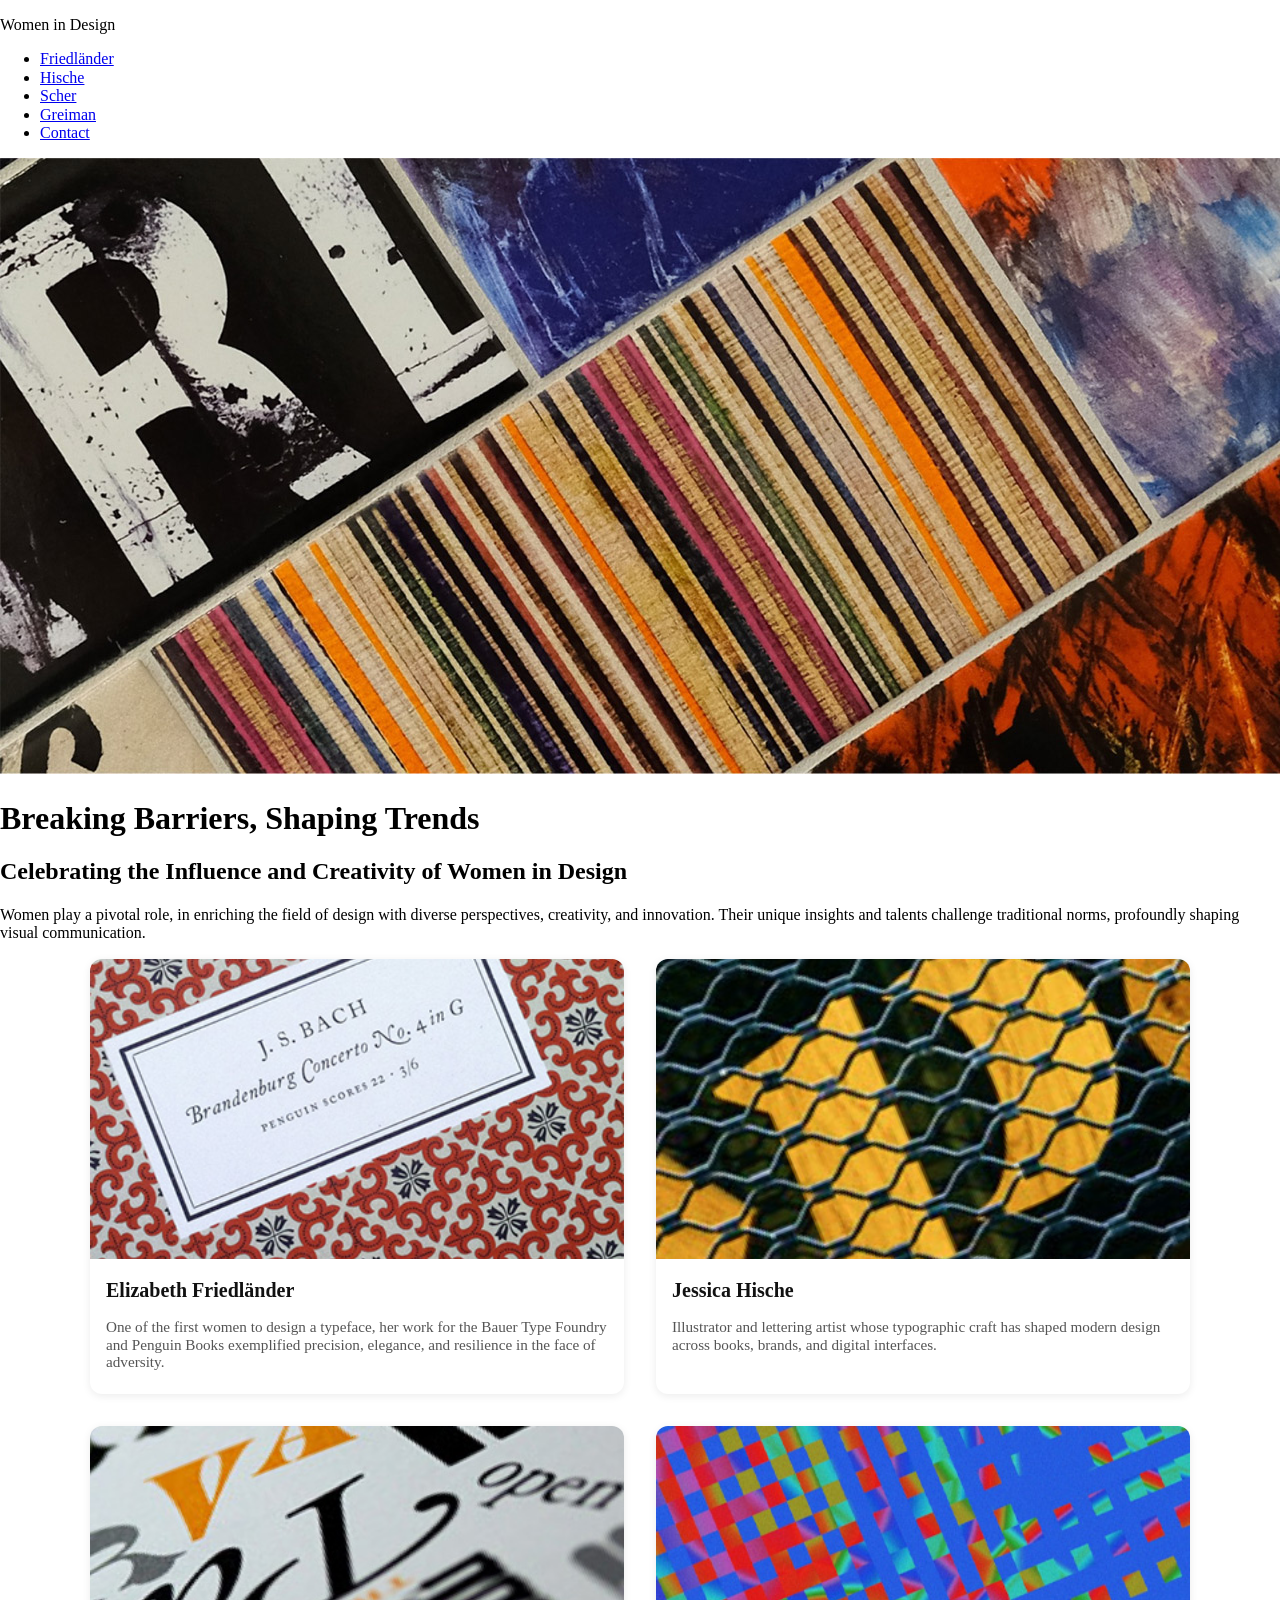
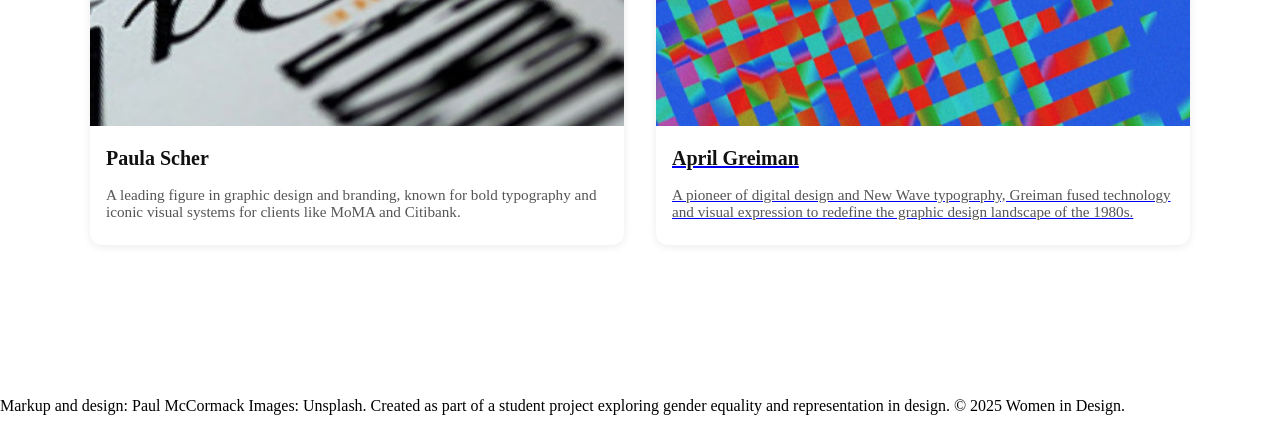
==== index.html @ 427dc073 "Added basic content" ====
<!DOCTYPE html>
<html lang="en-GB">
<head>
    <meta charset="utf-8">
    <meta name="author" content="Paul McCormack">
    <title>Women in Design</title>
    <meta name="viewport" content="width=device-width, initial-scale=1">

<!-- The line below links our typefeces to this HTML page  -->
<link rel="preconnect" href="https://fonts.googleapis.com">
<link rel="preconnect" href="https://fonts.gstatic.com" crossorigin>
<link href="https://fonts.googleapis.com/css2?family=Fira+Sans:ital,wght@0,400;0,700;1,400&family=Merriweather:ital,wght@0,400;0,700;1,400&display=swap" rel="stylesheet">

    <!-- The line below links our CSS file to this HTML page  -->
    <link href="css/normalize.css" type="text/css" rel="stylesheet" >
    <link href="css/add your style.css here" type="text/css" rel="stylesheet" >
    <link href="css/connections.css" type="text/css" rel="stylesheet" >
    <link href="css/grid.css" type="text/css" rel="stylesheet" >
</head>

<body>
<div class="responsivenav" >
    <div id="logo">
        <!-- Your logo/name goes here -->
        <p>Women in Design</p>
    </div>
    <nav>
        <ul>
          <!--<li class="logo"><a href="index.html">Women in Design</a></li>-->
          <li><a href="#fried">Friedländer</a></li>
          <li><a href="#hische">Hische</a></li>
          <li><a href="#scher">Scher</a></li>
          <li><a href="april_greiman.html">Greiman</a></li>
          <li><a href="#contact"> Contact</a></li>
        </ul>
    </nav>
</div>
    </header>
     <img src="img/top.jpg" alt="Opening image showing images of texture and abstract typography" class="topimg"/>  
 
     <header>
                <h1>Breaking Barriers, Shaping Trends</h1>
                <h2>Celebrating the Influence and Creativity of Women in Design</h2>
                    <p><span class="leader">Women play a pivotal role</span>, in enriching the field of design with diverse perspectives, creativity, and innovation. Their unique insights and talents challenge traditional norms, profoundly shaping visual communication. </p>
     </header>


  <section id="designers" class="designers">

    <article class="designer-card">
      <img src="img/friedlander.jpg" alt="Portrait of Elizabeth Friedländer">
      <h3>Elizabeth Friedländer</h3>
      <p>One of the first women to design a typeface, her work for the Bauer Type Foundry and Penguin Books exemplified precision, elegance, and resilience in the face of adversity.</p>
    </article>

    <article class="designer-card">
      <img src="img/hische.jpg" alt="Portrait of Jessica Hische">
      <h3>Jessica Hische</h3>
      <p>Illustrator and lettering artist whose typographic craft has shaped modern design across books, brands, and digital interfaces.</p>
    </article>

    <article class="designer-card">
      <img src="img/scher.jpg" alt="Portrait of Paula Scher">
      <h3>Paula Scher</h3>
      <p>A leading figure in graphic design and branding, known for bold typography and iconic visual systems for clients like MoMA and Citibank.</p>
    </article>

    <a href="april_greiman.html">
    <article class="designer-card">
      <img src="img/greiman.jpg" alt="Portrait of April Greiman">
      <h3>April Greiman</h3>
      <p>A pioneer of digital design and New Wave typography, Greiman fused technology and visual expression to redefine the graphic design landscape of the 1980s.</p>
    </article>
  </a>
  </section>

<footer id="contact">
      <ul class="connections">
          <!------------- EMAIL ------------------>
          <li><a href="mailto:p/mccormack@ulster.ac.uk" title="send me an email">
                  <svg width="36" height="36" viewBox="0 0 36 36">
              <g></g>
                    <path  d="M17.902 1.699c-8.949 0-16.203 7.254-16.203 16.203s7.254 16.203 16.203 16.203c8.949 0 16.203-7.254 16.203-16.203 0-8.949-7.254-16.203-16.203-16.203zM9.168 11.487h17.371c0.99 0 1.794 0.699 1.878 1.588l-10.599 4.53-10.532-4.501c0.069-0.903 0.88-1.618 1.881-1.618zM28.434 23.494c0 0.961-0.848 1.739-1.895 1.739h-17.371c-1.047 0-1.895-0.778-1.895-1.739v-9.566l10.558 4.511 0.008-0.013 10.595-4.529v9.597z" fill="#fff"/>
                </svg>
                </a>
                </li>
            <li><a href="https://www.instagram.com/ixdbelfast/" title="Visit the IxD Belfast Instagram account" >
              <svg width="36" height="36" viewBox="0 0 36 36">
              <g></g>
                 <path d="M17.903 1.699c-8.949 0-16.204 7.254-16.204 16.203s7.254 16.203 16.204 16.203c8.948 0 16.203-7.254 16.203-16.203 0-8.949-7.254-16.203-16.203-16.203zM24.957 22.747c0 1.218-0.992 2.206-2.207 2.206h-9.694c-1.221 0-2.207-0.989-2.207-2.206v-5.667h2.87c-0.059 0.267-0.081 0.535-0.081 0.819 0 2.357 1.901 4.26 4.264 4.26 2.352 0 4.263-1.903 4.263-4.26 0-0.284-0.027-0.553-0.080-0.819h2.872v5.667zM15.277 17.899c0-1.451 1.177-2.629 2.624-2.629 1.451 0 2.621 1.177 2.621 2.629 0 1.458-1.17 2.625-2.621 2.625-1.446 0-2.624-1.168-2.624-2.625zM24.957 15.437h-3.572c-0.769-1.089-2.049-1.803-3.484-1.803-1.438 0-2.707 0.713-3.487 1.803h-3.566v-2.385c0-1.22 0.986-2.2 2.207-2.2h9.693c1.216 0 2.207 0.981 2.207 2.2v2.385z" fill="#fff" />
                 <path d="M23.438 11.995h-1.185c-0.215 0-0.399 0.174-0.399 0.39v1.182c0 0.224 0.183 0.399 0.399 0.399h1.185c0.21 0 0.393-0.176 0.393-0.399v-1.182c0-0.216-0.181-0.39-0.393-0.39z" fill="#fff" />
               </svg>
               </a>
                 </li>
          <li><a href="https://twitter.com/eleventhirty" title="Follow me on Twitter">
                    <svg width="36" height="36" viewBox="0 0 36 36">
                    <g></g>
                       <path  d="M17.9,1.7C9,1.7,1.7,9,1.7,17.9S9,34.1,17.9,34.1c8.9,0,16.2-7.3,16.2-16.2S26.9,1.7,17.9,1.7z M24.2,14.8
                       c0,0.1,0,0.3,0,0.4c0,4.4-3.4,9.6-9.6,9.6c-1.9,0-3.7-0.5-5.2-1.5c0.3,0,0.5,0,0.8,0c1.6,0,3-0.5,4.2-1.4c-1.5,0-2.7-1-3.1-2.3
                       c0.2,0,0.4,0.1,0.6,0.1c0.3,0,0.6,0,0.9-0.1c-1.5-0.3-2.7-1.7-2.7-3.3v0c0.4,0.2,1,0.4,1.5,0.4c-0.9-0.6-1.5-1.6-1.5-2.8
                       c0-0.6,0.2-1.2,0.5-1.7c1.7,2,4.1,3.4,6.9,3.5c-0.1-0.2-0.1-0.5-0.1-0.8c0-1.9,1.5-3.4,3.4-3.4c1,0,1.8,0.4,2.5,1.1
                       c0.8-0.2,1.5-0.4,2.1-0.8c-0.3,0.8-0.8,1.4-1.5,1.9c0.7-0.1,1.3-0.3,1.9-0.5C25.4,13.7,24.9,14.3,24.2,14.8L24.2,14.8z" fill="#fff"/>
                     </svg>
                     </a>
                 </li>
            </ul>
    <p>Markup and design: Paul McCormack Images: Unsplash. Created as part of a student project exploring gender equality and representation in design. © 2025 Women in Design.</p>
</footer>

</body>
</html>
---- css/connections.css ----
.connections{
    position: relative;
    margin: 0 auto;
  }
  .connections ul{
    margin: 0;
    padding: 0;
  }
  .connections li{
    margin: 0 10px;
    padding: 0;
    list-style: none;
    display: inline-block;  
  }
  .connections a:link{
    border-bottom: none;
  }
  .connections img,
  .connections svg{
    border: none;
  }
  .connections a:hover img,
  .connections a:hover svg{
    border-bottom: none;}
  
  .connections svg {
        margin: 1em auto;}
  
  .connections a:hover svg path {
        fill: #D8C385;
        transition: all 0.3s ease-in-out;}
  
  footer .connections a:hover svg path {
          fill:  #D8C385;
          transition: all 0.3s ease-in-out;}
---- css/grid.css ----
/* ====== DESIGNER GRID ====== */
    .designers {
      display: grid;
      grid-template-columns: repeat(auto-fit, minmax(400px, 1fr));
      gap: 2rem;
      max-width: 1100px;
      margin: 0 auto 4rem;
      padding: 0 1rem;
    }

      .designers a {
      border-bottom: none;
    }

    .designer-card {
      background-color: #fff;
      border-radius: 12px;
      box-shadow: 0 2px 8px rgba(0, 0, 0, 0.08);
      overflow: hidden;
      transition: transform 0.8s ease, box-shadow 0.8s ease;
    }

    .designer-card:hover {
      transform: translateY(-5px);
      box-shadow: 0 4px 12px rgba(0, 0, 0, 0.12);
    }

    .designer-card img {
      height: 300px;
      object-fit: cover;
      width: 100%;
    }

    .designer-card h3 {
      font-size: 1.25rem;
      margin: 1rem;
      color: #111;
    }

    .designer-card p {
      margin: 0 1rem 1.5rem;
      color: #555;
      font-size: 0.95rem;
    }

    /* ====== RESPONSIVE ====== */
    @media (max-width: 600px) {
      .hero-content h2 {
        font-size: 1.75rem;
      }
      .intro h2 {
        font-size: 1.5rem;
      }
    }
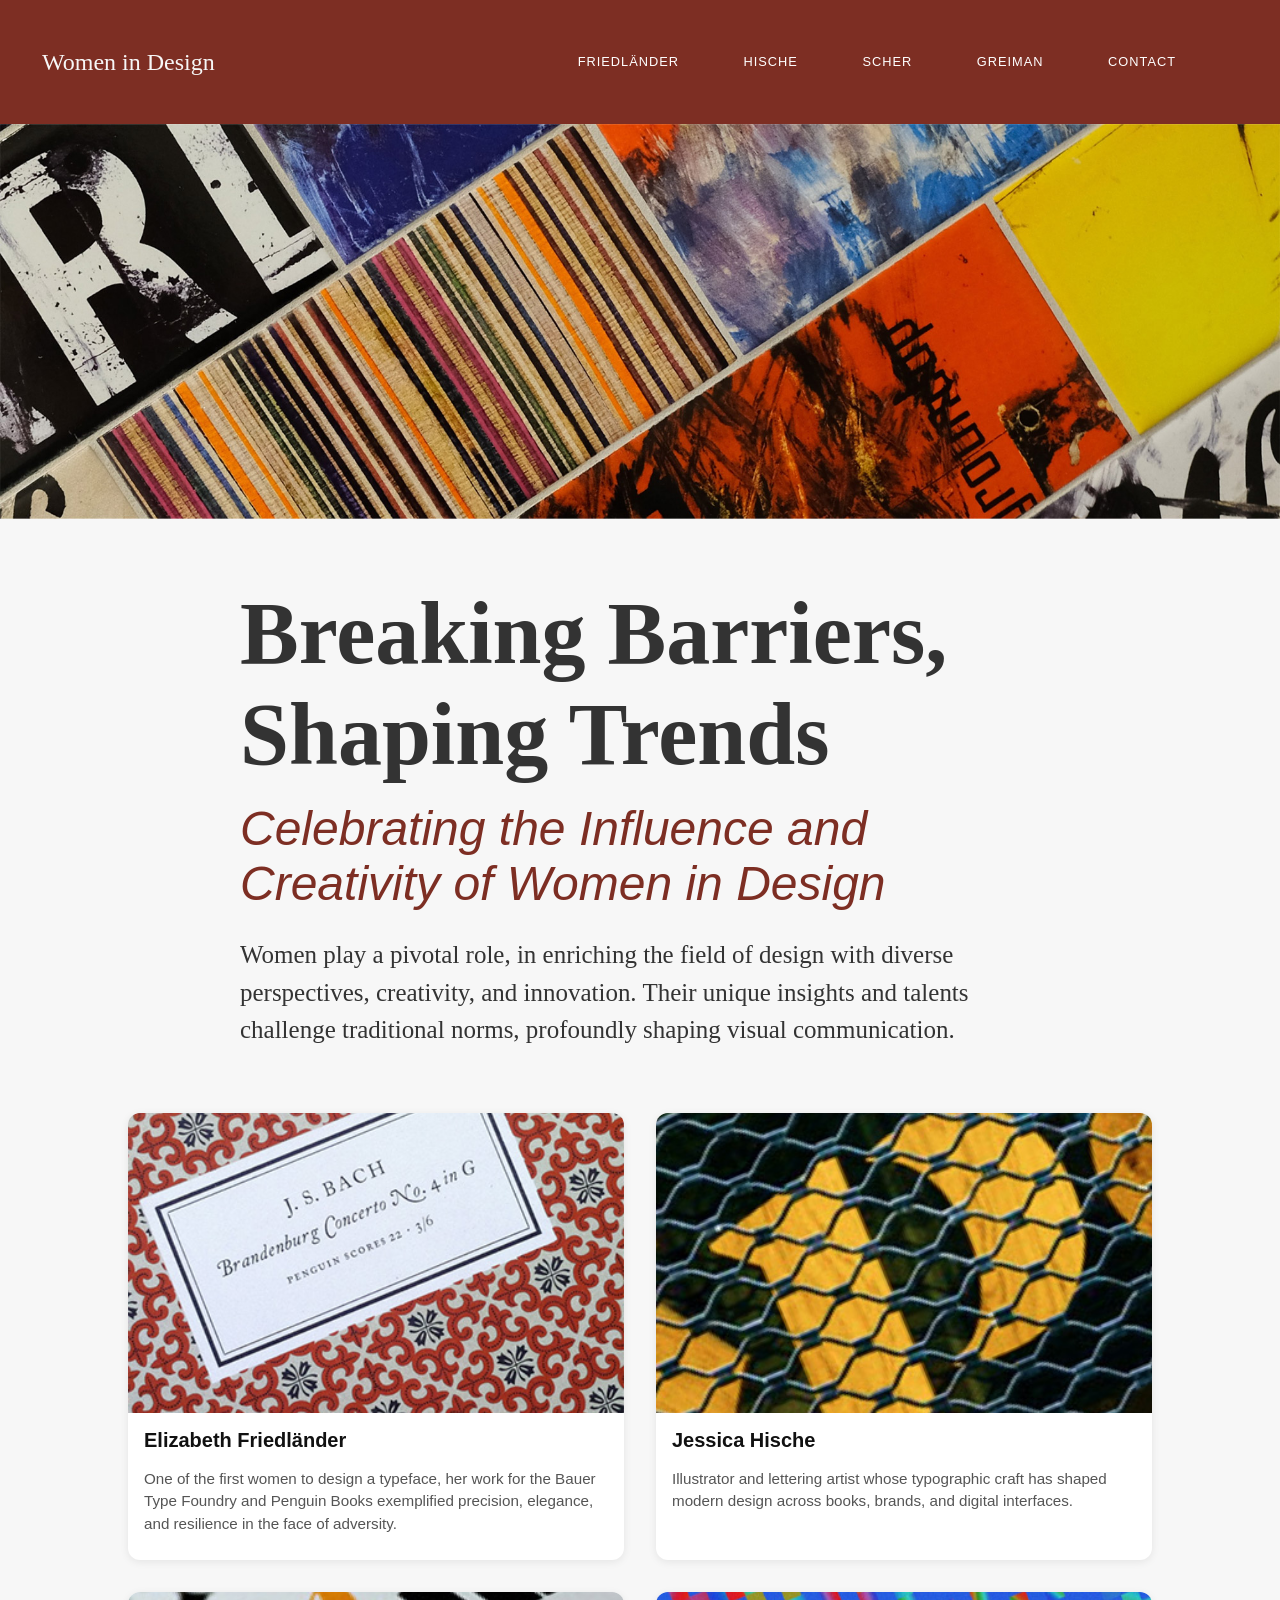
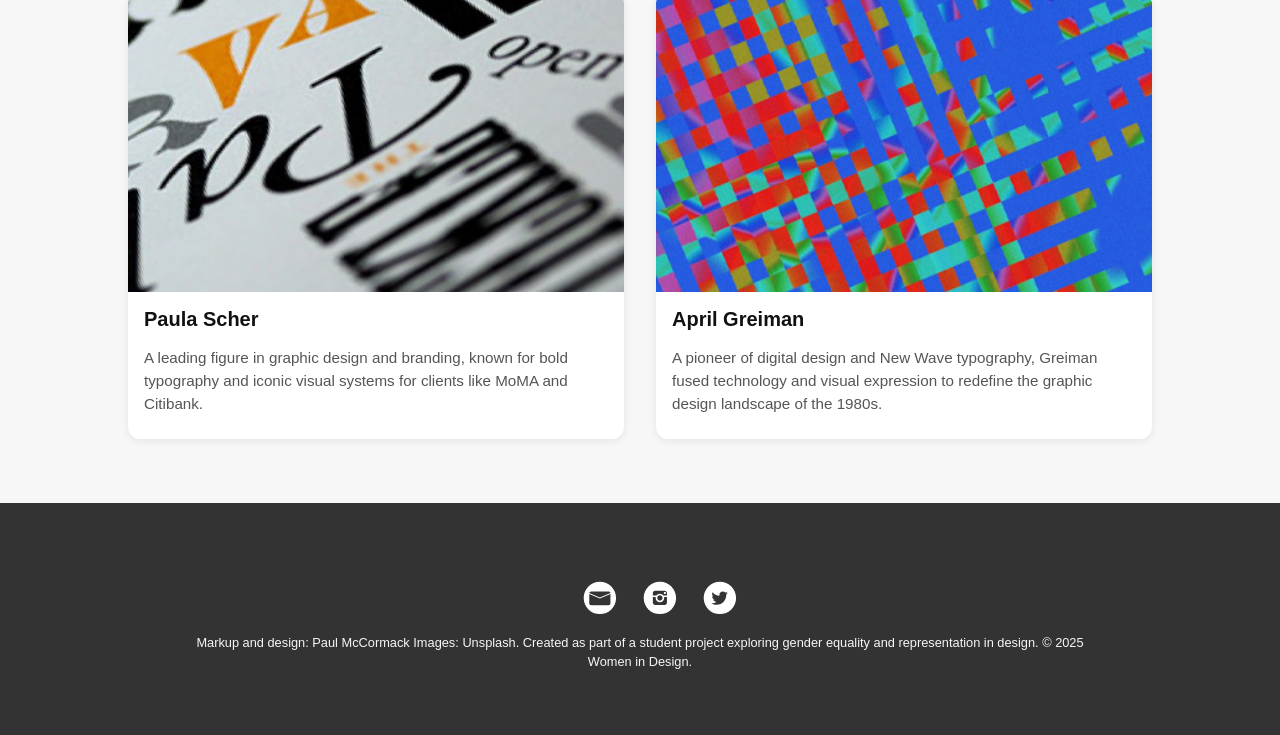
==== commit 9b3140e3: "Added existing content" ====
--- a/index.html
+++ b/index.html
@@ -14,7 +14,7 @@
 
     <!-- The line below links our CSS file to this HTML page  -->
     <link href="css/normalize.css" type="text/css" rel="stylesheet" >
-    <link href="css/add your style.css here" type="text/css" rel="stylesheet" >
+    <link href="css/style.css" type="text/css" rel="stylesheet" >
     <link href="css/connections.css" type="text/css" rel="stylesheet" >
     <link href="css/grid.css" type="text/css" rel="stylesheet" >
 </head>
@@ -30,7 +30,7 @@
           <!--<li class="logo"><a href="index.html">Women in Design</a></li>-->
           <li><a href="#fried">Friedländer</a></li>
           <li><a href="#hische">Hische</a></li>
-          <li><a href="#scher">Scher</a></li>
+          <li><a href="p">Scher</a></li>
           <li><a href="april_greiman.html">Greiman</a></li>
           <li><a href="#contact"> Contact</a></li>
         </ul>
--- a/css/style.css
+++ b/css/style.css
@@ -0,0 +1,266 @@
+body {
+    background: #f7f7f7;
+    color: #333;
+    font-family: 'Merriweather sans', sans-serif; }
+
+section, header {
+    width: 80%;
+    max-width: 800px;
+    margin: auto;}
+
+img {
+    display: block;
+    padding: 0;
+    max-width: 100%;
+}
+
+.mainimg {
+    margin : 4em auto ;
+}
+.kernloose {letter-spacing: 5px;}
+.imgbtm {margin-bottom: 4rem;}
+
+.topimg {
+    margin-top: 0;
+    margin-bottom: 4rem;
+}
+
+/*---- Styling typography ---*/
+h1, h2, blockquote {
+    color: #7D2E23; 
+    font-family: 'Merriweather', serif;
+}
+
+p, blockquote {
+    line-height: 1.5;
+    margin-bottom: 1.5rem;
+}
+
+h1 {
+    font-size: 5.5rem;
+    color: #333;
+    font-weight:800;
+    margin: 2rem 0 1rem 0;
+    }
+
+h2 {
+    font-size: 2rem;
+    margin: 3rem 0 2rem 0;
+}
+
+blockquote {
+    font-size: 1.75rem;
+    font-style: italic;
+    margin: 0;
+    hanging-punctuation: first;
+    text-indent: -0.75rem;
+}
+
+cite {
+    font-size: 1.5rem;
+    text-transform: uppercase;
+    color: #333;
+    font-style: normal;
+}
+
+header h2 {
+    font-size: 3rem;
+    font-style: italic;
+    font-family: 'Merriweather sans', sans-serif; 
+    margin-top: 0;
+    margin-bottom: 1.5rem;
+    font-weight: 300;
+}
+
+header p {
+    font-size: 1.562rem;
+    margin-bottom: 4rem;
+    font-family: 'Merriweather', serif;
+}
+
+
+
+/*-- Stying links ---*/
+a {
+    color: #7D2E23;
+   text-decoration: none;
+}
+a:hover {
+    color: #333;
+    border-bottom: 1px dotted;
+}
+
+/*--- SET UP A RSPONSIVE NAV --*/
+
+.responsivenav {
+    background: #7D2E23;
+    padding: 10px;
+    display: flex;
+    justify-content: space-between;
+    align-items: center;
+}
+    
+
+#logo {     
+    font-size: 1.5rem;
+    color: #f7f7f7;
+    font-family: 'Merriweather', serif;
+    padding-left: 32px; }
+
+#logo a {
+    color: #f7f7f7;
+    text-decoration: none;
+}
+
+#logo a:hover {
+    opacity: 0.7;
+    border-bottom: none;
+}
+
+hr {
+    margin: 100px 0;
+    height: 1px;
+    background-color: #333;
+    border: 0 none;
+}
+
+nav {display: flex;
+    padding: 2rem 0;
+    font-size: 0.8rem;}
+
+nav ul {
+        text-align: right;
+        text-transform: uppercase;
+        letter-spacing: 1px;
+        list-style-type: none; 
+        padding-right: 64px;
+        }
+
+nav ul li {
+    display: inline;
+    margin: 10px;
+}
+
+nav a {
+    color: white;
+    text-decoration: none;
+    padding: 10px;
+    margin: 0 10px;}
+
+nav a:hover {
+    color: #f7f7f7;
+    opacity: 0.6;
+    border-bottom: none;}
+
+/*-- ALIGN IMAGES HORIZONTALLY --*/
+
+.imgsmall {
+    max-width: 800px;
+    margin: auto;
+    padding: 40px 0;
+    display: grid;
+    grid-gap: 20px;
+  
+  /*------------ TO CREATE A THREE COLUMN GRID REDUCE 375PX TO 250PX -----------*/  
+  grid-template-columns: repeat(auto-fill, minmax(375px, 1fr)) ; 
+  }
+/*-- STYLING SCHER SECTION --*/
+
+.dark {
+    background: #7D2E23;
+    color: #f7f7f7;
+    padding: 6rem 0;
+}
+
+.dark h2, blockquote, cite {
+    color: #f7f7f7;
+}
+
+.dark a {
+    color: #f7f7f7;
+    font-weight: bold;
+    border-bottom: 1px dotted;
+}
+
+.list ul{
+    line-height: 1.5;
+    margin-left: 0;
+}
+
+.list li {
+    margin-bottom: 1rem;
+    list-style-type: none;
+    margin-left: -2.5rem; 
+}
+
+
+footer {
+    background: #333;
+    text-align: center;
+    font-size: 0.8rem;
+    color: #f7f7f7;
+    padding: 4rem 0}
+
+footer p {
+    margin: 0 12rem;}
+
+footer a {
+    color: #f9b082;}
+
+footer a:hover {
+    color: #f7f7f7;
+    transition: all 0.3s ease-in-out;
+}
+
+.connections{
+    position: relative;
+    margin: 0 auto;}
+    
+.connections ul{
+    margin: 0;
+    padding: 0;}
+
+.connections li{
+    margin: 0 10px;
+    padding: 0;
+    list-style: none;
+    display: inline-block;  }
+
+.connections a:link{
+        border-bottom: none;       }
+
+.connections img, .connections svg{
+    border: none;}
+
+.connections a:hover img, .connections a:hover svg{
+    border-bottom: none;}
+      
+ .connections svg {
+    margin: 2rem auto;}
+      
+.connections a:hover svg path {
+    fill: #333;
+    transition: all 0.2s ease-in-out;}
+      
+footer .connections a:hover svg path {
+    fill:  #c2c2c2;
+    transition: all 0.2s ease-in-out;}
+      
+
+/*-- ADDING MEDIA QUERIES FOR DIFFERENT DEVICES --*/
+@media (max-width: 600px) {
+    nav {
+      flex-direction: column;
+      align-items: center;
+    }
+
+    #logo {
+      order: 2;
+      margin-bottom: 10px;
+    }
+
+    nav ul li {
+       display: list-item;
+        margin: 10px;
+    }
+  }
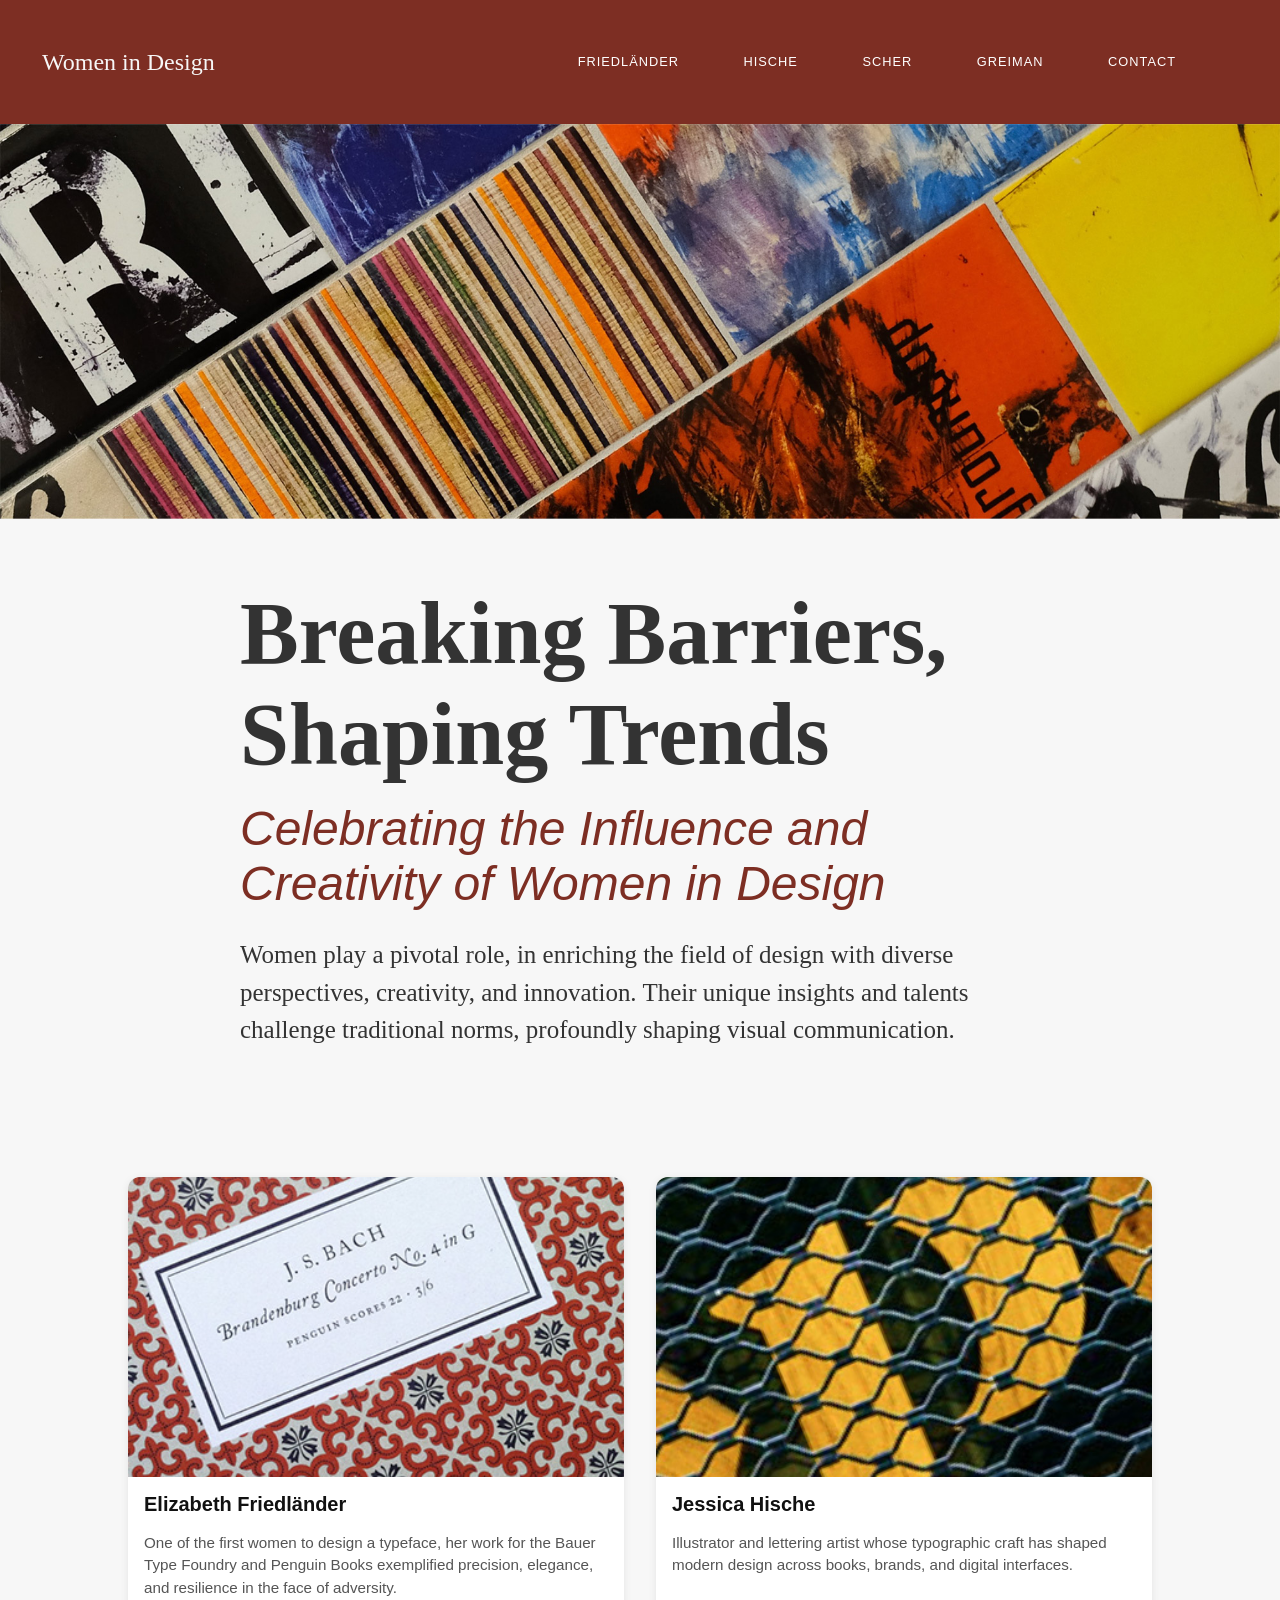
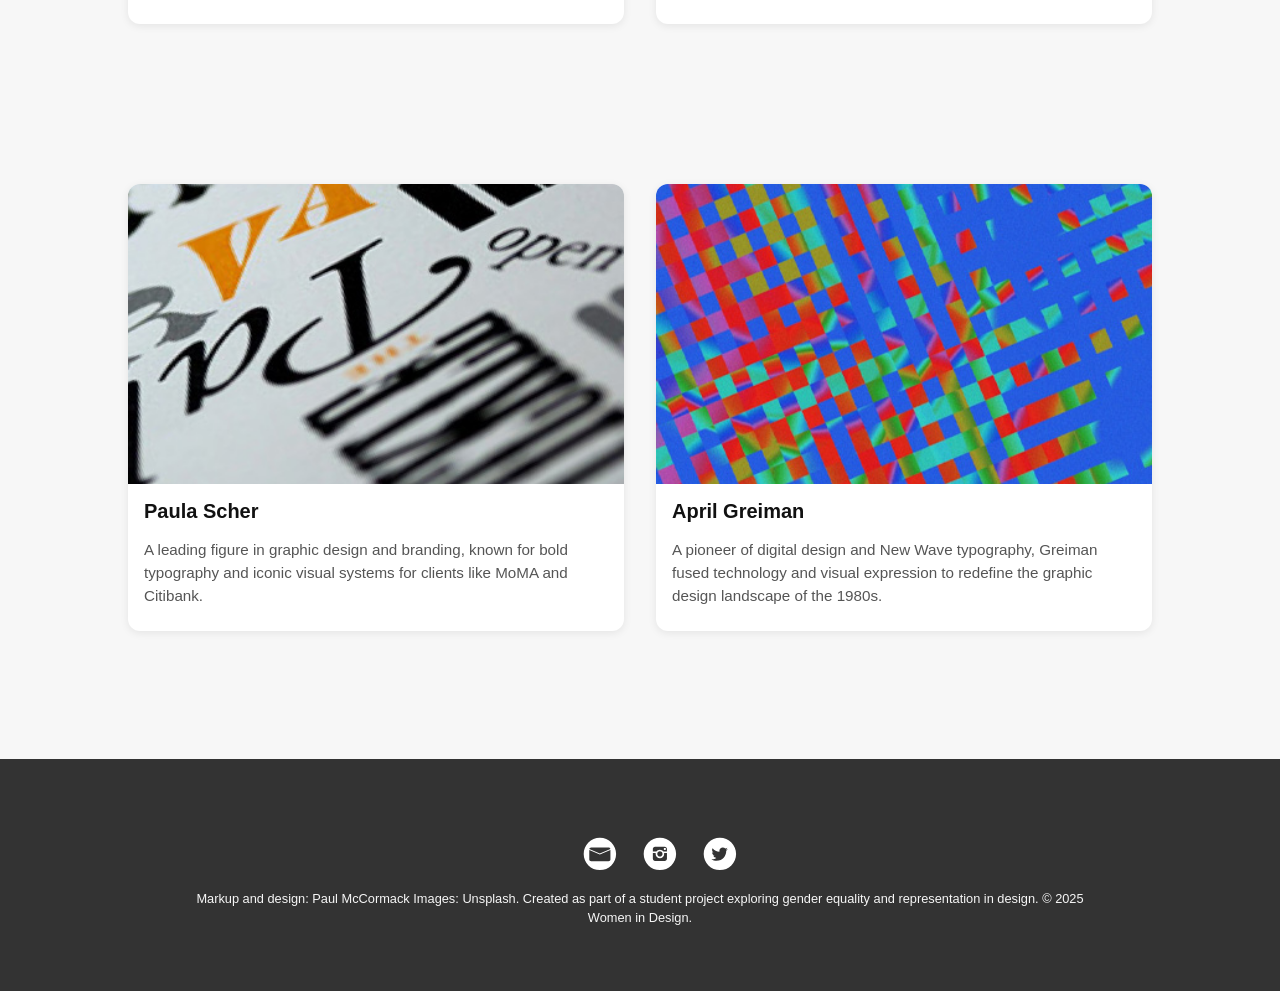
==== commit 7da4d454: "added actual content this time" ====
--- a/index.html
+++ b/index.html
@@ -30,7 +30,7 @@
           <!--<li class="logo"><a href="index.html">Women in Design</a></li>-->
           <li><a href="#fried">Friedländer</a></li>
           <li><a href="#hische">Hische</a></li>
-          <li><a href="p">Scher</a></li>
+          <li><a href="#scher">Scher</a></li>
           <li><a href="april_greiman.html">Greiman</a></li>
           <li><a href="#contact"> Contact</a></li>
         </ul>
--- a/css/style.css
+++ b/css/style.css
@@ -78,7 +78,21 @@
     font-family: 'Merriweather', serif;
 }
 
-
+.lined {
+  display: flex;
+  align-items: centre;
+  gap: 2rem;
+  
+}
+
+.lined::before,
+.lined::after {
+    margin-top: 1rem;
+  content: "";
+  flex: 1;
+  height: 10px;
+  background: #fff; /* Change to suit your design */
+}
 
 /*-- Stying links ---*/
 a {
--- a/css/grid.css
+++ b/css/grid.css
@@ -19,6 +19,7 @@
       box-shadow: 0 2px 8px rgba(0, 0, 0, 0.08);
       overflow: hidden;
       transition: transform 0.8s ease, box-shadow 0.8s ease;
+      margin: 4rem 0;
     }
 
     .designer-card:hover {
